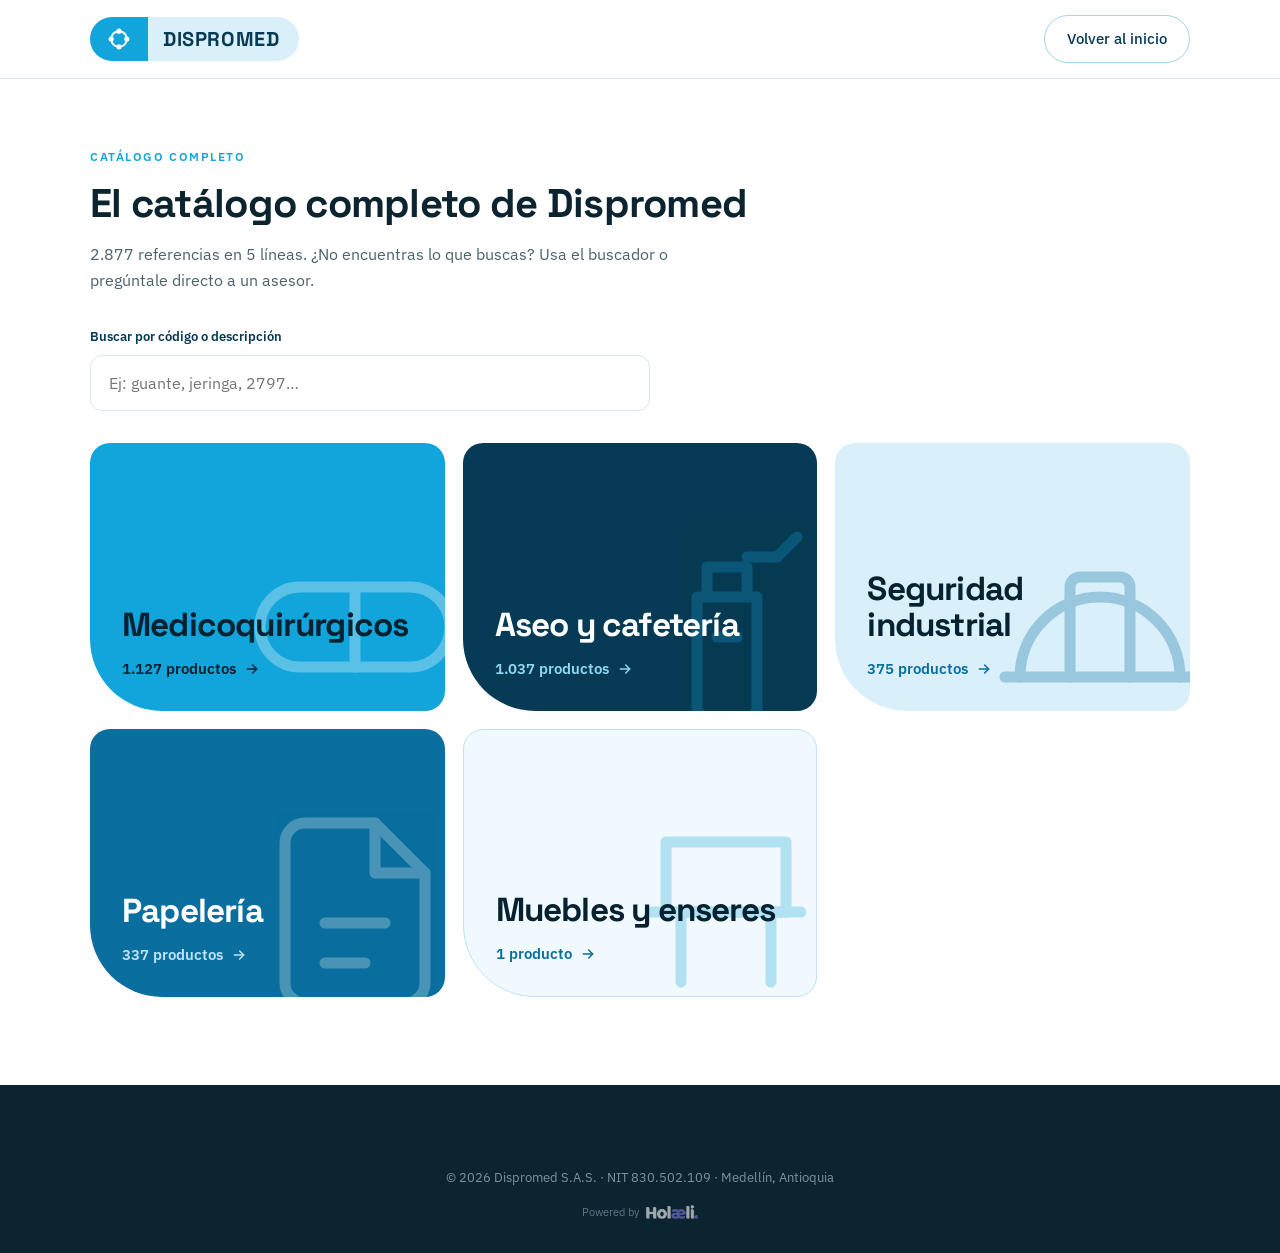
==== catalogo/index.html @ 40efeca0 "feat(catalogo): el CSV manda, y la pagina obedece Las cinco tarjetas de linea llevaban a #contacto y" ====
<!doctype html>
<html lang="es-CO">
<head>
<meta charset="utf-8">
<meta name="viewport" content="width=device-width, initial-scale=1">
<title>Catálogo completo — Dispromed</title>
<meta name="description" content="Las 5 líneas de Dispromed, 2.877 referencias — busca por código o descripción.">
<link rel="canonical" href="https://dispromed.com.co/catalogo/index.html">
<link rel="icon" href="../assets/img/favicon.svg" type="image/svg+xml">
<link rel="preconnect" href="https://fonts.googleapis.com">
<link rel="preconnect" href="https://fonts.gstatic.com" crossorigin>
<link rel="stylesheet" href="https://fonts.googleapis.com/css2?family=Space+Grotesk:wght@500;700&family=IBM+Plex+Sans:wght@400;500;600&display=swap">
<link rel="stylesheet" href="../assets/css/main.css?v=11">
<script defer src="../assets/js/catalogo.js?v=1"></script>
</head>
<body>
<svg width="0" height="0" style="position:absolute" aria-hidden="true" focusable="false">
  <symbol id="flecha" viewBox="0 0 24 24">
    <g fill="none" stroke="currentColor" stroke-width="2.2" stroke-linecap="round" stroke-linejoin="round">
      <path d="M5 12h14"/><path d="m13 6 6 6-6 6"/>
    </g>
  </symbol>
</svg>
<header class="site-header">
  <div class="wrap site-header__inner">
    <a class="logo" href="../index.html" aria-label="Dispromed — inicio">
      <span class="logo__mark">
        <svg viewBox="0 0 100 100" aria-hidden="true" style="color:#fff">
          <g fill="none" stroke="currentColor" stroke-width="7" stroke-linecap="round">
            <path d="M 59.27 21.47 A 30 30 0 0 1 78.53 40.73"/><path d="M 78.53 59.27 A 30 30 0 0 1 59.27 78.53"/>
            <path d="M 40.73 78.53 A 30 30 0 0 1 21.47 59.27"/><path d="M 21.47 40.73 A 30 30 0 0 1 40.73 21.47"/>
          </g>
          <g fill="currentColor"><circle cx="50" cy="20" r="10"/><circle cx="80" cy="50" r="10"/><circle cx="50" cy="80" r="10"/><circle cx="20" cy="50" r="10"/></g>
        </svg>
      </span>
      <span class="logo__word">DISPROMED</span>
    </a>
    <div style="flex:1"></div>
    <a class="btn btn--outline btn--sm" href="../index.html">Volver al inicio</a>
  </div>
</header>

<main class="wrap" style="padding-top:56px;padding-bottom:88px">
  <p class="eyebrow">Catálogo completo</p>
  <h1 style="font-size:clamp(28px,3.4vw,40px);line-height:1.15;color:var(--ink);margin:14px 0 0">El catálogo completo de Dispromed</h1>
  <p style="font-size:16px;color:var(--muted);max-width:640px;margin:14px 0 0">
    2.877 referencias en 5 líneas.
    ¿No encuentras lo que buscas? Usa el buscador o pregúntale directo a un asesor.
  </p>

  <div class="cat-search">
    <label for="buscar-catalogo">Buscar por código o descripción</label>
    <input id="buscar-catalogo" type="search" placeholder="Ej: guante, jeringa, 2797…" autocomplete="off">
    <div id="resultados-busqueda" class="cat-search__resultados" aria-live="polite"></div>
    <noscript><p class="footnote">La búsqueda necesita JavaScript. Mientras tanto, entra directo a cada línea abajo.</p></noscript>
  </div>

  <div class="lines" style="margin-top:32px">
      <a class="line line--brand" href="medicoquirurgicos.html">
        <svg class="line__icon" viewBox="0 0 24 24" fill="none" stroke-width="1.1" stroke-linecap="round" stroke-linejoin="round" aria-hidden="true"><rect x="2.5" y="8" width="19" height="8" rx="4"/><path d="M12 8v8"/></svg>
        <span class="line__name">Medicoquirúrgicos</span>
        <span class="line__more line__count">1.127 productos <svg aria-hidden="true"><use href="#flecha"/></svg></span>
      </a>
      <a class="line line--ink" href="aseo-y-cafeteria.html">
        <svg class="line__icon" viewBox="0 0 24 24" fill="none" stroke-width="1.1" stroke-linecap="round" stroke-linejoin="round" aria-hidden="true"><path d="M9 9h6v11a1 1 0 0 1-1 1h-4a1 1 0 0 1-1-1z"/><path d="M10 9V6h4v3"/><path d="M14 5h3l2-2"/><path d="M11 13h2"/></svg>
        <span class="line__name">Aseo y cafetería</span>
        <span class="line__more line__count">1.037 productos <svg aria-hidden="true"><use href="#flecha"/></svg></span>
      </a>
      <a class="line line--pale" href="seguridad-industrial.html">
        <svg class="line__icon" viewBox="0 0 24 24" fill="none" stroke-width="1.1" stroke-linecap="round" stroke-linejoin="round" aria-hidden="true"><path d="M4 17a8 8 0 0 1 16 0"/><path d="M9 17V8a1 1 0 0 1 1-1h4a1 1 0 0 1 1 1v9"/><path d="M2.5 17h19"/></svg>
        <span class="line__name">Seguridad industrial</span>
        <span class="line__more line__count">375 productos <svg aria-hidden="true"><use href="#flecha"/></svg></span>
      </a>
      <a class="line line--mid" href="papeleria.html">
        <svg class="line__icon" viewBox="0 0 24 24" fill="none" stroke-width="1.1" stroke-linecap="round" stroke-linejoin="round" aria-hidden="true"><path d="M14 3H7a2 2 0 0 0-2 2v14a2 2 0 0 0 2 2h10a2 2 0 0 0 2-2V8z"/><path d="M14 3v5h5"/><path d="M9 13h6"/><path d="M9 17h4"/></svg>
        <span class="line__name">Papelería</span>
        <span class="line__more line__count">337 productos <svg aria-hidden="true"><use href="#flecha"/></svg></span>
      </a>
      <a class="line line--soft" href="muebles-y-enseres.html">
        <svg class="line__icon" viewBox="0 0 24 24" fill="none" stroke-width="1.1" stroke-linecap="round" stroke-linejoin="round" aria-hidden="true"><path d="M6 5h12v7H6z"/><path d="M4.5 12h15"/><path d="M7.5 12v7"/><path d="M16.5 12v7"/></svg>
        <span class="line__name">Muebles y enseres</span>
        <span class="line__more line__count">1 producto <svg aria-hidden="true"><use href="#flecha"/></svg></span>
      </a>
  </div>
</main>
<footer class="site-footer">
  <div class="wrap">
    <div class="site-footer__legal" style="border-top:0;margin-top:0">
      <span>© 2026 Dispromed S.A.S. · NIT 830.502.109 · Medellín, Antioquia</span>
      <span class="powered">Powered by
        <a href="https://holaeli.app" target="_blank" rel="noopener"><img src="../assets/img/holaeli-wordmark-white.png" width="53" height="14" alt="Holaeli" loading="lazy"></a>
      </span>
    </div>
  </div>
</footer>
</body>
</html>
---- assets/css/main.css ----
/* =============================================================================
   Dispromed — hoja de estilo única
   Paleta y tipografía: docs/design/dispromed-web (maqueta aprobada 2026-08-31)
   ============================================================================= */

:root {
  /* Azules — un solo tono de marca extendido a rampa */
  --ink:       #0B2430;
  --ink-2:     #073A54;
  --blue-700:  #0A6E9E;
  --blue-500:  #12A5DC;
  --blue-300:  #8FD7F2;
  --blue-100:  #D9EFFA;
  --blue-50:   #F0F9FD;

  --paper:     #FFFFFF;
  --paper-2:   #F5F9FB;
  --rule:      #DCE7ED;
  --rule-2:    #E4EEF3;

  --body:      #2A414D;
  --muted:     #4A626E;
  --faint:     #7A8F9A;
  --on-dark:   #CDE9F7;

  --display: 'Space Grotesk', 'Trebuchet MS', system-ui, sans-serif;
  --text:    'IBM Plex Sans', 'Segoe UI', system-ui, -apple-system, sans-serif;

  --wrap: 1180px;
  --pad: 40px;
}

*, *::before, *::after { box-sizing: border-box; }

html { -webkit-text-size-adjust: 100%; scroll-behavior: smooth; }

body {
  margin: 0;
  font-family: var(--text);
  font-size: 16px;
  line-height: 1.65;
  color: var(--body);
  background: var(--paper);
  -webkit-font-smoothing: antialiased;
}

img, svg { max-width: 100%; display: block; }

a { color: var(--blue-700); text-decoration: none; }
a:hover { color: var(--ink-2); }

button { font: inherit; cursor: pointer; }

h1, h2, h3 { font-family: var(--display); font-weight: 700; letter-spacing: -0.018em; margin: 0; }

:focus-visible {
  outline: 3px solid var(--blue-500);
  outline-offset: 2px;
  border-radius: 4px;
}

.wrap { max-width: var(--wrap); margin: 0 auto; padding: 0 var(--pad); }

.skip {
  position: absolute; left: -9999px; top: 0; z-index: 100;
  background: var(--ink); color: #fff; padding: 12px 18px; border-radius: 0 0 8px 0;
}
.skip:focus { left: 0; color: #fff; }

.eyebrow {
  font-size: 12px; font-weight: 600; letter-spacing: 0.13em;
  text-transform: uppercase; color: var(--blue-500);
}

/* ---------- Botones ---------- */
.btn {
  display: inline-flex; align-items: center; justify-content: center;
  border-radius: 999px; border: 1px solid transparent;
  font-weight: 500; text-align: center; white-space: nowrap;
  padding: 15px 28px; font-size: 16px;
  transition: background-color .15s ease, color .15s ease, border-color .15s ease;
}
.btn--sm { padding: 11px 22px; font-size: 15px; }
.btn--lg { padding: 18px 38px; font-size: 17px; font-weight: 600; }
.btn--block { display: flex; width: 100%; }

.btn--primary { background: var(--blue-700); color: #fff; }
.btn--primary:hover { background: var(--ink-2); color: #fff; }

.btn--ink { background: var(--ink-2); color: #fff; }
.btn--ink:hover { background: var(--ink); color: #fff; }

.btn--brand { background: var(--blue-500); color: #06212F; font-weight: 600; }
.btn--brand:hover { background: var(--blue-300); color: #06212F; }

.btn--outline { background: var(--paper); color: var(--ink-2); border-color: #9FD5EE; }
.btn--outline:hover { background: var(--blue-50); color: var(--ink-2); }

.btn--ghost-light { background: transparent; color: #fff; border-color: rgba(255,255,255,.55); }
.btn--ghost-light:hover { background: rgba(255,255,255,.12); color: #fff; }

/* ---------- Cabecera ---------- */
.site-header {
  position: sticky; top: 0; z-index: 40;
  background: var(--paper); border-bottom: 1px solid var(--rule);
}
.site-header__inner {
  min-height: 78px; display: flex; align-items: center; gap: 32px;
}

.logo { display: inline-flex; align-items: stretch; height: 44px; border-radius: 999px; overflow: hidden; flex-shrink: 0; }
.logo__mark { width: 58px; background: var(--blue-500); display: flex; align-items: center; justify-content: center; }
.logo__mark svg { width: 26px; height: 26px; }
.logo__word {
  background: var(--blue-100); display: flex; align-items: center; padding: 0 20px 0 15px;
  font-family: var(--display); font-size: 20px; font-weight: 700; letter-spacing: .03em; color: var(--ink-2);
}
.logo--dark .logo__word { background: var(--blue-100); }

.nav { display: flex; align-items: center; gap: 26px; flex: 1; }
.nav a { font-size: 15px; color: var(--body); }
.nav a:hover { color: var(--blue-700); }

.nav-toggle { display: none; background: none; border: 0; padding: 10px; color: var(--ink-2); }

/* ---------- Hero ---------- */
.hero { position: relative; overflow: hidden; background: var(--ink-2); }
.hero__bg { position: absolute; inset: 0; background: linear-gradient(118deg, #062F45 0%, #0A5C82 48%, #12A5DC 100%); }
.hero__mark { position: absolute; right: -150px; top: -130px; width: 820px; height: 820px; opacity: .14; }
.hero__veil {
  position: absolute; inset: 0;
  background: linear-gradient(90deg, rgba(4,24,36,.90) 0%, rgba(4,24,36,.74) 42%, rgba(4,24,36,.28) 78%, rgba(4,24,36,.12) 100%);
}
.hero__inner { position: relative; min-height: 620px; display: flex; flex-direction: column; justify-content: center; padding-top: 64px; padding-bottom: 64px; }
.hero h1 {
  font-size: clamp(36px, 5.4vw, 68px); line-height: 1.03; letter-spacing: -.028em;
  color: #fff; max-width: 800px; text-wrap: balance; margin: 0;
}
.hero p { font-size: clamp(17px, 1.6vw, 21px); line-height: 1.55; color: var(--on-dark); max-width: 580px; margin: 24px 0 0; }
.hero__cta { display: flex; flex-wrap: wrap; gap: 14px; margin-top: 38px; }

.photo-slot {
  position: absolute; right: 26px; bottom: 22px;
  display: inline-flex; align-items: center; gap: 8px;
  padding: 7px 14px; border-radius: 999px;
  background: rgba(255,255,255,.14); border: 1px dashed rgba(255,255,255,.45);
  font-size: 12px; font-weight: 500; color: #fff;
}

/* ---------- Cifras ---------- */
.stats { background: var(--blue-50); border-bottom: 1px solid var(--rule); padding: 40px 0; }
.stats__grid { display: grid; grid-template-columns: repeat(auto-fit, minmax(200px, 1fr)); gap: 24px; }
.stat__n { font-family: var(--display); font-size: clamp(32px, 3.2vw, 44px); font-weight: 700; color: var(--blue-700); line-height: 1; letter-spacing: -.02em; }
.stat__l { font-size: 14px; color: var(--muted); margin-top: 8px; }

/* ---------- Secciones ---------- */
.section { padding: 84px 0; }
.section--tight { padding: 84px 0 24px; }
.section--tint { background: var(--paper-2); border-top: 1px solid var(--rule-2); border-bottom: 1px solid var(--rule-2); padding: 80px 0; }
.section__head { margin-bottom: 40px; }
.section__head h2 { font-size: clamp(28px, 3.2vw, 42px); line-height: 1.16; color: var(--ink); max-width: 940px; text-wrap: balance; margin: 14px 0 0; }
.section__head p { font-size: 16px; color: var(--muted); margin: 14px 0 0; }
.section__head--center { text-align: center; max-width: 700px; margin-left: auto; margin-right: auto; }

/* ---------- Líneas ---------- */
.lines { display: grid; grid-template-columns: repeat(3, minmax(0,1fr)); gap: 18px; }
.line {
  position: relative; overflow: hidden; display: flex; flex-direction: column; justify-content: flex-end;
  border-radius: 20px 20px 20px 72px; padding: 30px 32px; min-height: 268px;
  text-decoration: none; transition: transform .18s ease;
}
.line:hover { transform: translateY(-3px); }
.line--wide { grid-column: span 2; min-height: 320px; padding: 34px 38px; }
.line__icon { position: absolute; right: -30px; bottom: -36px; width: 240px; height: 240px; pointer-events: none; }
.line--wide .line__icon { right: -34px; bottom: -46px; width: 330px; height: 330px; }
.line__name { position: relative; font-family: var(--display); font-size: clamp(26px, 2.6vw, 34px); font-weight: 700; line-height: 1.08; letter-spacing: -.024em; }
.line--wide .line__name { font-size: clamp(30px, 4vw, 52px); line-height: 1.04; letter-spacing: -.026em; }
.line__more { position: relative; display: inline-flex; align-items: center; gap: 8px; margin-top: 14px; font-size: 15px; font-weight: 600; }
.line__more svg { width: 16px; height: 16px; }

.line--brand { background: var(--blue-500); }
.line--brand .line__name, .line--brand .line__more { color: #06212F; }
.line--brand .line__icon { stroke: #fff; opacity: .30; }

.line--ink { background: var(--ink-2); }
.line--ink .line__name { color: #fff; }
.line--ink .line__more { color: var(--blue-300); }
.line--ink .line__icon { stroke: var(--blue-500); opacity: .26; }

.line--pale { background: var(--blue-100); }
.line--pale .line__name { color: #06212F; }
.line--pale .line__more { color: var(--blue-700); }
.line--pale .line__icon { stroke: var(--blue-700); opacity: .30; }

.line--mid { background: var(--blue-700); }
.line--mid .line__name { color: #fff; }
.line--mid .line__more { color: #BFE4F5; }
.line--mid .line__icon { stroke: #fff; opacity: .26; }

.line--soft { background: var(--blue-50); border: 1px solid #BFE4F5; }
.line--soft .line__name { color: #06212F; }
.line--soft .line__more { color: var(--blue-700); }
.line--soft .line__icon { stroke: var(--blue-500); opacity: .28; }

.note-bar {
  display: flex; align-items: center; gap: 20px; flex-wrap: wrap;
  margin-top: 18px; padding: 20px 28px; border: 1px solid var(--rule); border-radius: 18px;
}
.note-bar__text { flex: 1; min-width: 260px; font-size: 16px; }
.note-bar__text strong { font-weight: 600; color: var(--ink); }

/* ---------- Marcas ---------- */
.marquee-zone { position: relative; }
.mq { overflow: hidden; }
.mq-track { display: flex; align-items: center; gap: 52px; width: max-content; animation: mq 78s linear infinite; }
.mq-track--rev { animation-name: mqrev; animation-duration: 92s; }
/* Cada casilla del riel admite indistintamente un logotipo o el nombre en
   texto. La altura fija es lo que hace que convivan sin desalinearse, y
   permite ir sustituyendo texto por logotipo de uno en uno, sin rehacer nada. */
/* Casilla de tamano fijo. Es lo que iguala opticamente logos cuadrados y
   logotipos apaisados: sin ella, un logo 1:1 mide a lo ancho la quinta parte
   que un wordmark 8:1 puesto a la misma altura, y parece un error. */
.mq-item {
  display: inline-flex; align-items: center; justify-content: center;
  width: 168px; height: 66px; flex-shrink: 0;
  font-family: var(--display); font-size: 23px; font-weight: 500;
  color: #5C7280; white-space: nowrap; letter-spacing: -.01em;
}
/* Dos topes, no uno: el de altura manda en los cuadrados, el de ancho en los
   apaisados. Asi ninguno domina el riel ni desaparece.
   `mix-blend-mode: multiply` sobre el blanco de la seccion hace desaparecer el
   fondo solido de los logos que llegaron sin transparencia (BMax, Gipao). */
.mq-item img {
  max-height: 46px; max-width: 146px; width: auto; height: auto; object-fit: contain;
  filter: grayscale(1); opacity: .72;
  transition: filter .2s ease, opacity .2s ease;
}
.mq-item img:hover { filter: grayscale(0); opacity: 1; }
/* Logos de linea muy fina y clara: sin oscurecerlos se pierden contra el blanco. */
.mq-item img.is-faint { filter: grayscale(1) brightness(.62) contrast(1.25); opacity: .85; }
/* Logos dibujados dentro de un lienzo cuadrado con mucho margen: el trazo real
   ocupa una fraccion de la casilla y se leen mas pequenos que los demas. */
.mq-item img.is-small { max-height: 64px; max-width: 160px; }
.mq-item img.is-faint:hover { filter: grayscale(0) brightness(1) contrast(1); opacity: 1; }
@keyframes mq    { from { transform: translateX(0); }     to { transform: translateX(-50%); } }
@keyframes mqrev { from { transform: translateX(-50%); }  to { transform: translateX(0); } }
@media (prefers-reduced-motion: reduce) {
  .mq-track { animation: none; flex-wrap: wrap; width: auto; justify-content: center; gap: 20px 40px; padding: 0 var(--pad); }
}
.mq-fade { position: absolute; top: 0; bottom: 0; width: 170px; pointer-events: none; }
.mq-fade--l { left: 0; background: linear-gradient(90deg, var(--paper) 12%, rgba(255,255,255,0) 100%); }
.mq-fade--r { right: 0; background: linear-gradient(270deg, var(--paper) 12%, rgba(255,255,255,0) 100%); }

.footnote { font-size: 13px; color: var(--faint); }

/* ---------- Sectores ---------- */
.sectors { display: grid; grid-template-columns: repeat(4, minmax(0,1fr)); gap: 26px 22px; }
.sector { border-top: 3px solid var(--blue-500); padding-top: 18px; }
.sector h3 { font-family: var(--text); font-size: 18px; line-height: 1.3; font-weight: 600; color: var(--ink); letter-spacing: 0; }
.sector p { font-size: 14px; line-height: 1.65; color: var(--muted); margin: 8px 0 0; }

/* ---------- Pedidos ---------- */
.orders {
  display: grid; grid-template-columns: 44px minmax(0,1fr) auto; gap: 22px; align-items: center;
  background: var(--blue-50); border: 1px solid #BFE4F5; border-radius: 18px; padding: 30px 34px;
}
.orders h3 { font-size: 22px; color: var(--ink); }
.orders p { font-size: 15px; line-height: 1.6; color: var(--muted); margin: 6px 0 0; max-width: 660px; }

/* ---------- Cierre ---------- */
.closer {
  background: var(--blue-500); border-radius: 24px 24px 24px 110px; padding: 56px 60px;
  display: grid; grid-template-columns: minmax(0,1fr) auto; gap: 40px; align-items: center;
}
.closer h2 { font-size: clamp(26px, 3vw, 36px); line-height: 1.16; color: #06212F; }
.closer p { font-size: 17px; line-height: 1.6; color: #0D3548; margin: 14px 0 0; max-width: 560px; }

/* ---------- Pie ---------- */
.site-footer { background: var(--ink); color: #8FA7B4; padding: 56px 0 32px; }
.site-footer__grid { display: grid; grid-template-columns: 320px repeat(3, minmax(0,1fr)); gap: 40px; }
.site-footer h4 { font-family: var(--text); font-size: 13px; font-weight: 600; letter-spacing: .1em; text-transform: uppercase; color: var(--blue-500); margin: 0 0 14px; }
.site-footer ul { list-style: none; margin: 0; padding: 0; display: flex; flex-direction: column; gap: 9px; }
.site-footer a, .site-footer li { font-size: 14px; color: #C9DCE5; }
.site-footer a:hover { color: #fff; }
.site-footer p { font-size: 14px; line-height: 1.7; margin: 16px 0 0; }
.site-footer__legal {
  border-top: 1px solid #1D3A48; margin-top: 40px; padding-top: 26px;
  display: flex; flex-direction: column; align-items: center; gap: 14px;
  text-align: center; font-size: 13px; color: #7A94A2;
}
/* Solo el logotipo es enlace. El texto es texto: si va dentro del <a>
   hereda su color y su peso, y termina pesando mas que el copyright. */
.powered { display: inline-flex; align-items: center; gap: 7px; font-size: 11px; color: #5F7787; }
.powered a { display: inline-flex; line-height: 0; }
.powered img { height: 14px; width: auto; opacity: .6; transition: opacity .15s ease; }
.powered a:hover img { opacity: 1; }

/* ---------- Documento largo (legal) ---------- */
.doc { max-width: 780px; padding-top: 72px; padding-bottom: 88px; }
.doc h1 { font-size: clamp(28px, 3.4vw, 40px); line-height: 1.15; color: var(--ink); margin: 14px 0 0; }
.doc h2 { font-family: var(--text); font-size: 19px; font-weight: 600; letter-spacing: 0; color: var(--ink); margin: 40px 0 0; }
.doc h3 { font-family: var(--text); font-size: 16px; font-weight: 600; letter-spacing: 0; color: var(--ink); margin: 26px 0 0; }
.doc p, .doc li { font-size: 16px; line-height: 1.75; color: var(--muted); }
.doc p { margin: 12px 0 0; }
.doc ul, .doc ol { margin: 12px 0 0; padding-left: 22px; }
.doc li { margin-top: 8px; }
.doc strong { color: var(--body); font-weight: 600; }
.doc__meta { font-size: 14px; color: var(--faint); margin-top: 10px; }
.doc__aviso {
  background: #FFF4E0; border-radius: 12px; padding: 18px 20px; margin-top: 28px;
}
.doc__aviso p { color: #6B4400; font-size: 15px; margin: 0; }
.doc__aviso p + p { margin-top: 10px; }
.doc__aviso strong { color: #6B4400; }
.doc__pend { background: var(--blue-50); border-left: 3px solid var(--blue-500); padding: 2px 14px; margin-top: 14px; }
.doc__pend p { font-size: 15px; }

/* =============================================================================
   Adaptable
   ============================================================================= */

@media (max-width: 1023px) {
  :root { --pad: 28px; }
  .nav {
    display: none; position: absolute; top: 100%; left: 0; right: 0;
    flex-direction: column; align-items: flex-start; gap: 0;
    background: var(--paper); border-bottom: 1px solid var(--rule); padding: 8px var(--pad) 20px;
  }
  .nav.is-open { display: flex; }
  .nav a { width: 100%; padding: 13px 0; border-bottom: 1px solid var(--rule); font-size: 16px; }
  .nav-toggle { display: inline-flex; margin-left: auto; }
  .site-header__inner { position: relative; gap: 12px; }
  .site-header .btn { display: none; }

  .stats__grid { gap: 20px 24px; }
  .lines { grid-template-columns: repeat(2, minmax(0,1fr)); }
  .line--wide { grid-column: span 2; }
  .sectors { grid-template-columns: repeat(2, minmax(0,1fr)); }
  .site-footer__grid { grid-template-columns: repeat(2, minmax(0,1fr)); }
  .closer { padding: 44px 40px; }
}

@media (max-width: 767px) {
  :root { --pad: 20px; }
  .section, .section--tint { padding: 56px 0; }
  .section--tight { padding: 56px 0 16px; }
  .section__head { margin-bottom: 28px; }

  .hero__inner { min-height: 0; padding-top: 48px; padding-bottom: 52px; }
  .hero__mark { right: -130px; top: -90px; width: 440px; height: 440px; }
  .hero__veil { background: linear-gradient(160deg, rgba(4,24,36,.90) 0%, rgba(4,24,36,.76) 55%, rgba(4,24,36,.36) 100%); }
  .hero__cta { flex-direction: column; align-items: stretch; margin-top: 28px; }
  .hero__cta .btn { width: 100%; }
  .photo-slot { position: static; margin-top: 22px; }

  .lines { grid-template-columns: 1fr; }
  .line, .line--wide { grid-column: auto; min-height: 168px; padding: 22px; border-radius: 16px 16px 16px 52px; }
  .line__icon, .line--wide .line__icon { width: 170px; height: 170px; right: -20px; bottom: -26px; }
  .line__more { display: none; }

  .sectors { grid-template-columns: 1fr; gap: 20px; }
  .mq-fade { width: 56px; }
  .mq-track { gap: 30px; animation-duration: 70s; }
  .mq-track--rev { animation-duration: 68s; }
  .mq-item { font-size: 19px; }

  .orders { grid-template-columns: 1fr; gap: 14px; padding: 24px; }
  .orders .btn { width: 100%; }

  .closer { grid-template-columns: 1fr; padding: 32px 24px; border-radius: 18px 18px 18px 64px; }
  .closer .btn { width: 100%; }

  .site-footer__grid { grid-template-columns: 1fr; gap: 30px; }
  .note-bar { padding: 18px 20px; }
  .note-bar .btn { width: 100%; }
}

/* =============================================================================
   Catálogo — páginas generadas en catalogo/*.html + buscador de catalogo/index.html
   Fuente: data/catalogo.csv, vía scripts/generar_catalogo.py. No se edita a
   mano el resultado; se edita este bloque.
   ============================================================================= */

/* ---------- Buscador (catalogo/index.html) ---------- */
.cat-search {
  margin-top: 32px; max-width: 560px;
}
.cat-search label {
  display: block; font-size: 13px; font-weight: 600; color: var(--ink-2); margin-bottom: 8px;
}
.cat-search input[type="search"] {
  width: 100%; font: inherit; font-size: 16px; padding: 14px 18px;
  border: 1px solid var(--rule); border-radius: 12px; color: var(--body); background: var(--paper);
}
.cat-search input[type="search"]:focus-visible {
  outline: 3px solid var(--blue-500); outline-offset: 1px; border-color: var(--blue-500);
}
.cat-search__resultados {
  margin-top: 10px; max-height: 420px; overflow-y: auto;
  border: 1px solid var(--rule); border-radius: 12px; background: var(--paper);
}
.cat-search__resultados:empty { display: none; }
.cat-search__item {
  display: flex; flex-direction: column; gap: 2px;
  padding: 12px 16px; border-bottom: 1px solid var(--rule-2); text-decoration: none;
}
.cat-search__item:last-child { border-bottom: 0; }
.cat-search__item:hover { background: var(--blue-50); }
.cat-search__cod { font-family: var(--display); font-size: 12px; font-weight: 600; color: var(--blue-700); }
.cat-search__desc { font-size: 15px; color: var(--body); }
.cat-search__linea { font-size: 12px; color: var(--muted); }
.cat-search__vacio { padding: 14px 16px; font-size: 14px; color: var(--muted); }
.cat-search__mas {
  display: block; width: 100%; padding: 12px 16px; border: 0; background: var(--paper-2);
  color: var(--blue-700); font: inherit; font-size: 14px; font-weight: 600; cursor: pointer;
}
.cat-search__mas:hover { background: var(--blue-50); }

/* ---------- Subgrupos (catalogo/<linea>.html) ---------- */
.cat-grupo {
  border: 1px solid var(--rule); border-radius: 14px; margin-top: 14px; overflow: hidden;
}
.cat-grupo summary {
  cursor: pointer; list-style: none; padding: 16px 20px;
  font-family: var(--display); font-size: 16px; font-weight: 600; color: var(--ink);
  background: var(--paper-2);
}
.cat-grupo summary::-webkit-details-marker { display: none; }
.cat-grupo summary::before {
  content: "+"; display: inline-block; width: 18px; color: var(--blue-700); font-weight: 700;
}
.cat-grupo[open] summary::before { content: "–"; }
.cat-grupo summary:focus-visible { outline: 3px solid var(--blue-500); outline-offset: -3px; }

/* ---------- Tabla de productos ---------- */
.cat-tabla-wrap { overflow-x: auto; }
.cat-tabla { width: 100%; border-collapse: collapse; font-size: 14px; }
.cat-tabla th {
  text-align: left; font-size: 12px; font-weight: 600; letter-spacing: .04em; text-transform: uppercase;
  color: var(--muted); padding: 10px 20px; border-bottom: 1px solid var(--rule);
}
.cat-tabla td { padding: 10px 20px; border-bottom: 1px solid var(--rule-2); color: var(--body); vertical-align: top; }
.cat-tabla tr:last-child td { border-bottom: 0; }
.cat-tabla td:first-child { font-family: var(--display); font-size: 13px; color: var(--muted); white-space: nowrap; }
.cat-tabla td:last-child { color: var(--muted); white-space: nowrap; }

@media (max-width: 767px) {
  .cat-search { max-width: none; }
  .cat-tabla td:last-child { display: none; }
  /* .line__more se oculta en movil a los 767px (regla original, linea ~359)
     porque en la home solo dice "Ver la linea ->", texto redundante en una
     tarjeta que ya es un enlace. Las tarjetas de catalogo/index.html
     reutilizan .line__more para un dato real (el conteo de productos), asi
     que llevan TAMBIEN .line__count como marca -- esta regla, mas
     especifica por combinar dos clases, gana sobre la original sin tocarla
     ni duplicar el layout/color por variante que .line__more ya trae. */
  .line__more.line__count { display: inline-flex; }
}
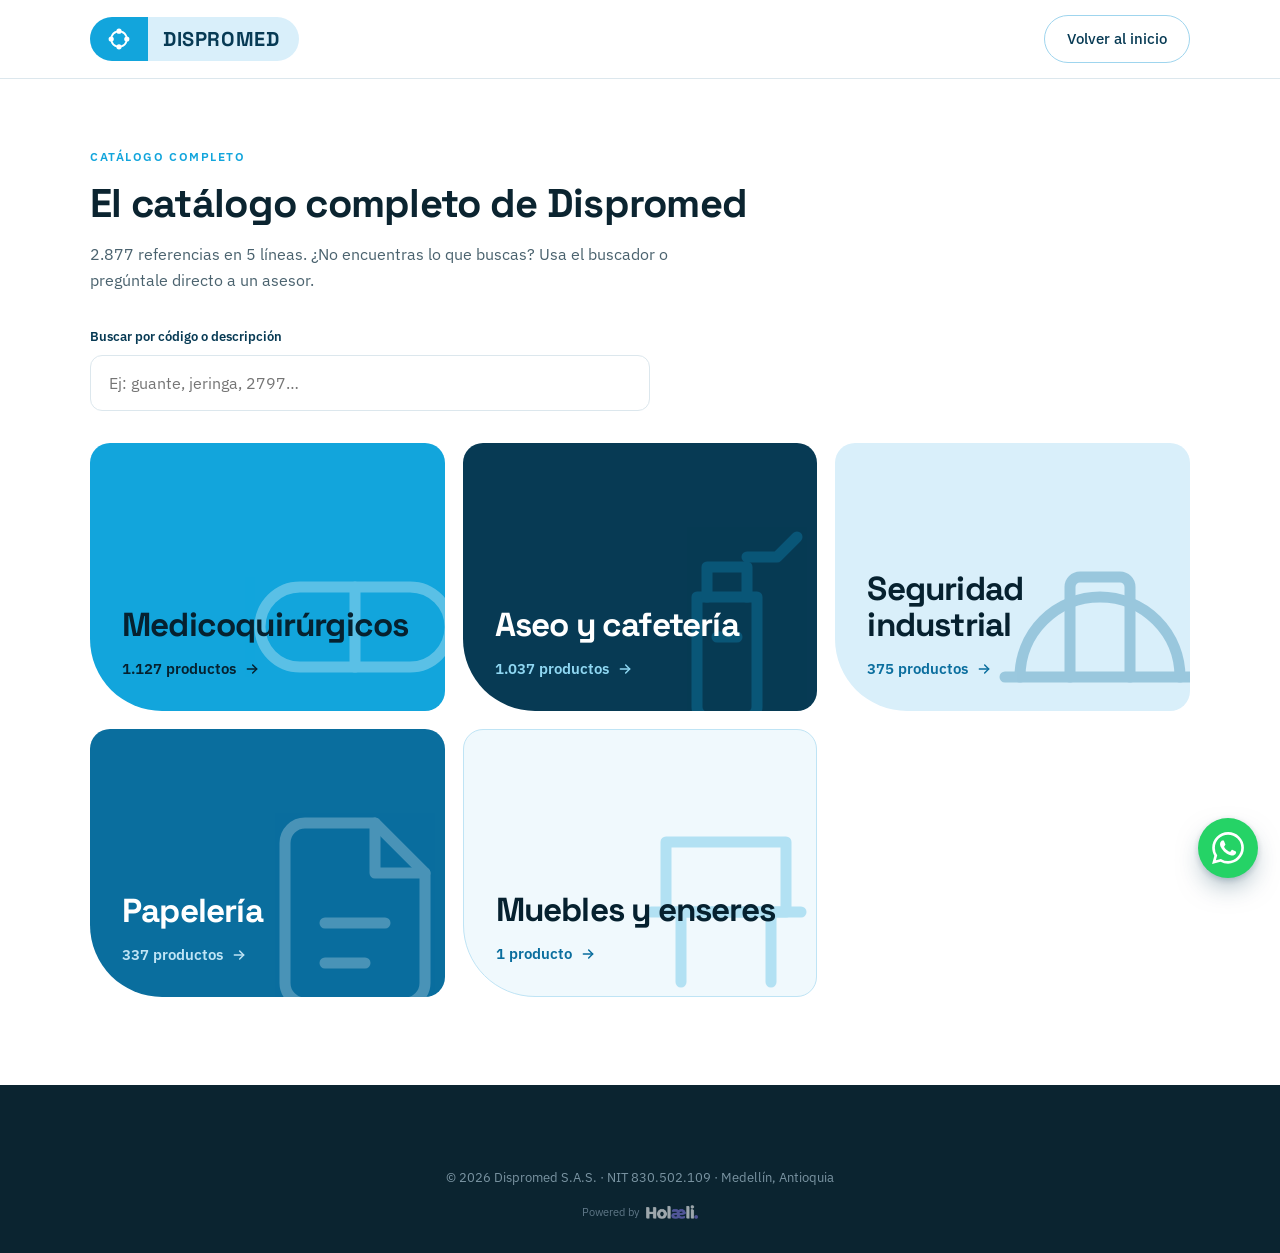
==== commit 72844289: "feat(portada): banner en carrusel, quienes somos, WhatsApp y pedidos ocultos - Banner: tres fotos qu" ====
--- a/catalogo/index.html
+++ b/catalogo/index.html
@@ -10,8 +10,9 @@
 <link rel="preconnect" href="https://fonts.googleapis.com">
 <link rel="preconnect" href="https://fonts.gstatic.com" crossorigin>
 <link rel="stylesheet" href="https://fonts.googleapis.com/css2?family=Space+Grotesk:wght@500;700&family=IBM+Plex+Sans:wght@400;500;600&display=swap">
-<link rel="stylesheet" href="../assets/css/main.css?v=11">
-<script defer src="../assets/js/catalogo.js?v=1"></script>
+<link rel="stylesheet" href="../assets/css/main.css?v=13">
+<script defer src="../assets/js/catalogo.js?v=2"></script>
+<script defer src="../assets/js/efectos.js?v=1"></script>
 </head>
 <body>
 <svg width="0" height="0" style="position:absolute" aria-hidden="true" focusable="false">
@@ -93,5 +94,9 @@
     </div>
   </div>
 </footer>
+<a class="wa-float" href="https://wa.me/573174285502?text=Hola%20Dispromed%2C%20quisiera%20informaci%C3%B3n%20sobre%20sus%20productos." target="_blank" rel="noopener" aria-label="Escríbenos por WhatsApp">
+  <svg viewBox="0 0 24 24" aria-hidden="true"><path fill="currentColor" d="M17.472 14.382c-.297-.149-1.758-.867-2.03-.967-.273-.099-.471-.148-.67.15-.197.297-.767.966-.94 1.164-.173.199-.347.223-.644.075-.297-.15-1.255-.463-2.39-1.475-.883-.788-1.48-1.761-1.653-2.059-.173-.297-.018-.458.13-.606.134-.133.298-.347.446-.52.149-.174.198-.298.298-.497.099-.198.05-.371-.025-.52-.075-.149-.669-1.612-.916-2.207-.242-.579-.487-.5-.669-.51-.173-.008-.371-.01-.57-.01-.198 0-.52.074-.792.372-.272.297-1.04 1.016-1.04 2.479 0 1.462 1.065 2.875 1.213 3.074.149.198 2.096 3.2 5.077 4.487.709.306 1.262.489 1.694.625.712.227 1.36.195 1.871.118.571-.085 1.758-.719 2.006-1.413.248-.694.248-1.289.173-1.413-.074-.124-.272-.198-.57-.347m-5.421 7.403h-.004a9.87 9.87 0 0 1-5.031-1.378l-.361-.214-3.741.982.998-3.648-.235-.374a9.86 9.86 0 0 1-1.51-5.26c.001-5.45 4.436-9.884 9.888-9.884 2.64 0 5.122 1.03 6.988 2.898a9.825 9.825 0 0 1 2.893 6.994c-.003 5.45-4.437 9.884-9.885 9.884m8.413-18.297A11.815 11.815 0 0 0 12.05 0C5.495 0 .16 5.335.157 11.892c0 2.096.547 4.142 1.588 5.945L.057 24l6.305-1.654a11.882 11.882 0 0 0 5.683 1.448h.005c6.554 0 11.89-5.335 11.893-11.893a11.821 11.821 0 0 0-3.48-8.413Z"/></svg>
+  <span class="wa-float__tip">¿Hablamos por WhatsApp?</span>
+</a>
 </body>
 </html>
--- a/assets/css/main.css
+++ b/assets/css/main.css
@@ -149,7 +149,7 @@
 
 /* ---------- Cifras ---------- */
 .stats { background: var(--blue-50); border-bottom: 1px solid var(--rule); padding: 40px 0; }
-.stats__grid { display: grid; grid-template-columns: repeat(auto-fit, minmax(200px, 1fr)); gap: 24px; }
+.stats__grid { display: grid; grid-template-columns: repeat(4, 1fr); gap: 24px; }
 .stat__n { font-family: var(--display); font-size: clamp(32px, 3.2vw, 44px); font-weight: 700; color: var(--blue-700); line-height: 1; letter-spacing: -.02em; }
 .stat__l { font-size: 14px; color: var(--muted); margin-top: 8px; }
 
@@ -332,7 +332,7 @@
   .site-header__inner { position: relative; gap: 12px; }
   .site-header .btn { display: none; }
 
-  .stats__grid { gap: 20px 24px; }
+  .stats__grid { grid-template-columns: repeat(2, 1fr); gap: 20px 24px; }
   .lines { grid-template-columns: repeat(2, minmax(0,1fr)); }
   .line--wide { grid-column: span 2; }
   .sectors { grid-template-columns: repeat(2, minmax(0,1fr)); }
@@ -353,6 +353,7 @@
   .hero__cta .btn { width: 100%; }
   .photo-slot { position: static; margin-top: 22px; }
 
+  .stats__grid { grid-template-columns: 1fr; gap: 20px; }
   .lines { grid-template-columns: 1fr; }
   .line, .line--wide { grid-column: auto; min-height: 168px; padding: 22px; border-radius: 16px 16px 16px 52px; }
   .line__icon, .line--wide .line__icon { width: 170px; height: 170px; right: -20px; bottom: -26px; }
@@ -456,3 +457,374 @@
      ni duplicar el layout/color por variante que .line__more ya trae. */
   .line__more.line__count { display: inline-flex; }
 }
+
+/* =============================================================================
+   Movimiento — el scroll no dispara, MANDA
+   =============================================================================
+   La diferencia con una animación normal es que aquí el navegador liga el
+   fotograma a la posición de la rueda, no al reloj: si el visitante sube, la
+   animación retrocede con él. Eso es `animation-timeline: view()`, CSS puro,
+   cero librerías y cero JavaScript de animación.
+
+   Dos reglas de seguridad gobiernan este bloque entero:
+
+   1. Donde el navegador SÍ sabe ligar animación y scroll, quien esconde y
+      quien revela es la misma regla CSS. Si assets/js/efectos.js no llega a
+      cargar, el contenido se ve igual — no hay estado "escondido para
+      siempre".
+   2. Donde NO sabe (Safari anterior al 26, Firefox), el escondido depende de
+      `html.js`, una clase que pone el propio efectos.js en su primera línea.
+      Sin JS no hay clase, sin clase no hay escondido, y la página se ve como
+      hoy. El fail-soft nunca puede dejar contenido invisible.
+
+   `prefers-reduced-motion` apaga el bloque completo, no una parte.
+   ============================================================================= */
+
+/* ---------- Titulares que se encienden palabra por palabra ----------
+   Los <span class="w"> los crea efectos.js en el navegador. En el HTML
+   servido el titular sigue siendo una frase contigua — que es lo que exige
+   el control de contenido de .github/workflows/verificar-sitio.yml. */
+.w { display: inline-block; }
+
+@supports (animation-timeline: view()) {
+  /* --i lo pone efectos.js: es el índice de la palabra, y es lo único que
+     escalona el encendido. Sin él las palabras se encenderían a la vez. */
+  .w {
+    opacity: .13; filter: blur(7px); transform: translateY(.18em);
+    animation: encender linear both;
+    animation-timeline: view();
+    animation-range: cover calc(17% + var(--i) * .9%) cover calc(43% + var(--i) * .9%);
+  }
+
+  /* Tarjetas y bloques: suben y entran en foco mientras cruzan la pantalla. */
+  [data-anima] {
+    animation: subir linear both;
+    animation-timeline: view();
+    animation-range: entry 4% cover 30%;
+  }
+
+  /* El banner se retira en vez de irse: el contenido se aleja y el glifo
+     gira despacio mientras la portada sale por arriba. */
+  .hero__inner { animation: retirar linear both; animation-timeline: view(); animation-range: exit 0% exit 88%; }
+  .hero__mark  { animation: girar   linear both; animation-timeline: view(); animation-range: cover 0% cover 100%; }
+
+  /* Lo que ya viaja dentro de .hero__inner no debe animarse dos veces. */
+  .hero__inner [data-anima] { animation: none; opacity: 1; transform: none; }
+
+  /* Y la banda de cifras vive SOBRE el pliegue en escritorio. Con la entrada
+     ligada al scroll, quien abra la pagina y no baje la deja a media opacidad
+     para siempre --- un estado en reposo, no un fotograma. Ahi el efecto es el
+     contador, que corre solo. */
+  .stats [data-anima] { animation: none; opacity: 1; transform: none; }
+}
+
+/* Sin scroll timelines: mismo lenguaje, disparado al entrar en pantalla.
+   El escondido cuelga de html.js — ver la regla 2 de la cabecera. */
+@supports not (animation-timeline: view()) {
+  .js .w {
+    opacity: .13; filter: blur(7px); transform: translateY(.18em);
+    transition: opacity .8s cubic-bezier(.22,1,.36,1),
+                filter  .8s cubic-bezier(.22,1,.36,1),
+                transform .8s cubic-bezier(.22,1,.36,1);
+  }
+  .js .w.is-lit { opacity: 1; filter: blur(0); transform: none; }
+
+  .js [data-anima] {
+    opacity: 0; transform: translateY(28px) scale(.972);
+    transition: opacity .85s cubic-bezier(.22,1,.36,1),
+                transform .85s cubic-bezier(.22,1,.36,1);
+  }
+  .js [data-anima].is-in { opacity: 1; transform: none; }
+}
+
+@keyframes encender { to   { opacity: 1; filter: blur(0); transform: none; } }
+@keyframes subir    { from { opacity: 0; transform: translateY(30px) scale(.972); }
+                      to   { opacity: 1; transform: none; } }
+@keyframes retirar  { from { opacity: 1; transform: none; }
+                      to   { opacity: 0; transform: translateY(-48px) scale(.975); } }
+@keyframes girar    { from { transform: scale(1)    rotate(0deg);  }
+                      to   { transform: scale(1.24) rotate(16deg); } }
+
+/* ---------- Banner: malla en deriva y grano ----------
+   El grano es lo que separa "plano" de "material" sin tocar un solo color:
+   es ruido en blanco y negro al 6%, no un tinte. */
+.hero__mesh {
+  position: absolute; inset: -25%; pointer-events: none; filter: blur(30px);
+  background:
+    radial-gradient(38% 46% at 22% 26%, rgba(18,165,220,.60), transparent 62%),
+    radial-gradient(34% 40% at 80% 16%, rgba(143,215,242,.34), transparent 64%),
+    radial-gradient(46% 52% at 64% 90%, rgba(10,110,158,.68), transparent 62%);
+  animation: derivar 34s ease-in-out infinite alternate;
+}
+@keyframes derivar {
+  from { transform: translate3d(-2%,-1%,0) scale(1); }
+  to   { transform: translate3d(3%,2%,0)   scale(1.09); }
+}
+.hero__grain {
+  position: absolute; inset: 0; pointer-events: none; opacity: .06;
+  background-size: 170px 170px;
+  background-image: url("data:image/svg+xml,%3Csvg xmlns='http://www.w3.org/2000/svg' width='170' height='170'%3E%3Cfilter id='n'%3E%3CfeTurbulence type='fractalNoise' baseFrequency='.85' numOctaves='3' stitchTiles='stitch'/%3E%3C/filter%3E%3Crect width='100%25' height='100%25' filter='url(%23n)'/%3E%3C/svg%3E");
+}
+
+/* ---------- Cabecera que se contrae al despegar del banner ---------- */
+.site-header { transition: background-color .28s ease, box-shadow .28s ease, border-color .28s ease; }
+.site-header__inner { transition: min-height .28s cubic-bezier(.22,1,.36,1); }
+.logo { transition: height .28s cubic-bezier(.22,1,.36,1); }
+.site-header.is-stuck {
+  background: rgba(255,255,255,.86);
+  -webkit-backdrop-filter: blur(14px); backdrop-filter: blur(14px);
+  border-bottom-color: transparent;
+  box-shadow: 0 10px 30px -18px rgba(7,58,84,.55);
+}
+.site-header.is-stuck .site-header__inner { min-height: 60px; }
+.site-header.is-stuck .logo { height: 38px; }
+
+/* ---------- Las cinco líneas: foco que sigue al cursor ----------
+   El gesto es lento a propósito (.55s): un hover rápido se lee como reflejo,
+   uno lento se lee como material. El tinte del foco cambia por variante
+   porque un blanco al 34% sobre .line--pale (que ya es casi blanco) no se
+   vería, y sobre .line--ink sería un fogonazo. */
+.line { transition: transform .55s cubic-bezier(.22,1,.36,1), box-shadow .55s cubic-bezier(.22,1,.36,1); }
+.line:hover { transform: translateY(-10px) scale(1.014); box-shadow: 0 34px 60px -28px rgba(7,58,84,.6); }
+.line::after {
+  content: ""; position: absolute; inset: 0; z-index: 1; pointer-events: none;
+  opacity: 0; transition: opacity .3s ease;
+  background: radial-gradient(340px circle at var(--mx,50%) var(--my,50%), var(--foco, rgba(255,255,255,.22)), transparent 62%);
+}
+.line:hover::after { opacity: 1; }
+.line__name, .line__more { z-index: 2; }
+.line--brand { --foco: rgba(255,255,255,.34); }
+.line--ink   { --foco: rgba(143,215,242,.20); }
+.line--mid   { --foco: rgba(255,255,255,.20); }
+.line--pale  { --foco: rgba(255,255,255,.80); }
+.line--soft  { --foco: rgba(18,165,220,.16); }
+
+/* ---------- Sectores: de ocho cajas iguales a una retícula con ritmo ----------
+   Ocho piezas en cuatro columnas con dos anchas arriba, cuatro compactas en
+   medio y dos anchas abajo suman doce celdas exactas: tres filas llenas, sin
+   hueco al final. Es lo que quita el aire de plantilla. */
+.sectors { gap: 18px; }
+.sector {
+  background: var(--paper); border: 1px solid var(--rule);
+  border-top: 3px solid var(--blue-500); border-radius: 16px;
+  padding: 20px 22px 24px;
+  transition: transform .5s cubic-bezier(.22,1,.36,1), box-shadow .5s cubic-bezier(.22,1,.36,1);
+}
+.sector:hover { transform: translateY(-7px); box-shadow: 0 28px 52px -28px rgba(7,58,84,.5); }
+.sector--ancho { grid-column: span 2; }
+.sector--ancho h3 { font-size: 22px; line-height: 1.25; }
+.sector--ancho p { font-size: 15px; }
+.sector--acento { background: var(--blue-50); border-color: #BFE4F5; border-top-color: var(--blue-500); }
+
+/* ---------- El riel se detiene donde el ojo se detiene ---------- */
+.marquee-zone:hover .mq-track { animation-play-state: paused; }
+.mq-item img { transition: filter .25s ease, opacity .25s ease, transform .25s cubic-bezier(.22,1,.36,1); }
+.mq-item img:hover { transform: scale(1.09); }
+
+/* ---------- El menú sabe en qué sección estás ---------- */
+.nav a { position: relative; padding-bottom: 5px; }
+.nav a::after {
+  content: ""; position: absolute; left: 0; right: 100%; bottom: 0;
+  height: 2px; border-radius: 2px; background: var(--blue-500);
+  transition: right .32s cubic-bezier(.22,1,.36,1);
+}
+.nav a:hover::after, .nav a.is-active::after { right: 0; }
+.nav a.is-active { color: var(--blue-700); }
+
+@media (max-width: 1023px) {
+  /* En el menú desplegable cada enlace es una fila con su propia raya
+     inferior; el subrayado de sección se pisaría con ella. */
+  .nav a::after { display: none; }
+}
+
+@media (max-width: 767px) {
+  /* A una columna, `span 2` inventaría una segunda columna vacía. */
+  .sector--ancho { grid-column: auto; }
+}
+
+@media (prefers-reduced-motion: reduce) {
+  .w, .js .w { opacity: 1; filter: none; transform: none; animation: none; transition: none; }
+  [data-anima], .js [data-anima] { opacity: 1; transform: none; animation: none; transition: none; }
+  .hero__inner, .hero__mark, .hero__mesh { animation: none; }
+  .line:hover, .sector:hover { transform: none; }
+}
+
+/* =============================================================================
+   2026-09-17 — Banner en carrusel, «¿Quiénes somos?», contacto con iconos,
+   botón flotante de WhatsApp y pedidos ocultos.
+   Va al final a propósito: estas reglas pisan a las de arriba con la misma
+   especificidad, así que cada una trae su propia versión móvil aquí abajo.
+   ============================================================================= */
+
+/* `hidden` tiene que ganar siempre. Sin esto, `.btn { display:inline-flex }`
+   le gana al estilo del navegador y un botón «oculto» se sigue viendo. Así es
+   como se esconden hoy las piezas de pedidos, sin borrarlas. */
+[hidden] { display: none !important; }
+
+/* ---------- Banner: tres fotos que se deslizan ---------- */
+.hero { touch-action: pan-y; }
+.hero__slides { position: absolute; inset: 0; }
+.hero__slide {
+  position: absolute; inset: 0; overflow: hidden;
+  opacity: 0; transition: opacity 1.1s cubic-bezier(.4,0,.2,1);
+}
+.hero__slide.is-active { opacity: 1; }
+/* <picture> es en línea: sin esto la foto no llena el alto de la diapositiva. */
+.hero__slide picture { display: block; width: 100%; height: 100%; }
+.hero__photo {
+  width: 100%; height: 100%; max-width: none; object-fit: cover; object-position: center;
+  filter: saturate(.82) contrast(1.04);
+  transform: scale(1.07);
+  transition: transform 8s cubic-bezier(.25,.1,.25,1);
+}
+.hero__slide.is-active .hero__photo { transform: scale(1); }
+/* En pantallas anchas el texto va a la izquierda: el sujeto de la foto se
+   corre a la derecha para no quedar debajo del titular. */
+.hero__photo--derecha { object-position: 70% center; }
+
+/* Un solo tinte azul sobre las tres fotos: es lo que hace que tres fotos
+   distintas se lean como un set de la misma marca. */
+.hero__tint { position: absolute; inset: 0; background: #0A5C82; mix-blend-mode: multiply; opacity: .5; pointer-events: none; }
+.hero__mark { opacity: .07; }
+
+.hero__texts { display: grid; }
+/* Las frases se apilan en la misma celda: el bloque mide lo que la más larga y
+   no salta al cambiar. `align-self:end` pega cada frase a los botones, para
+   que el hueco de las más cortas quede arriba y no entre texto y botones. */
+.hero__text {
+  grid-area: 1 / 1; align-self: end;
+  opacity: 0; visibility: hidden; transform: translateY(22px);
+  transition: opacity .6s ease, transform .8s cubic-bezier(.22,1,.36,1), visibility 0s linear .8s;
+}
+.hero__text.is-active {
+  opacity: 1; visibility: visible; transform: none;
+  transition: opacity .7s ease .25s, transform .9s cubic-bezier(.22,1,.36,1) .25s, visibility 0s;
+}
+.hero .hero__title {
+  font-family: var(--display); font-weight: 700;
+  font-size: clamp(36px, 5.2vw, 64px); line-height: 1.04; letter-spacing: -.028em;
+  color: #fff; max-width: 820px; text-wrap: balance; margin: 0;
+}
+
+.hero__controls { display: none; align-items: center; gap: 14px; margin-top: 44px; }
+.hero.is-ready .hero__controls { display: flex; }
+.hero__arrow {
+  width: 44px; height: 44px; border-radius: 999px; flex: none;
+  display: grid; place-items: center; padding: 0;
+  background: rgba(255,255,255,.08); color: #fff; border: 1px solid rgba(255,255,255,.45);
+  transition: background-color .2s ease, border-color .2s ease;
+}
+.hero__arrow:hover { background: rgba(255,255,255,.2); border-color: #fff; }
+.hero__arrow svg { width: 18px; height: 18px; }
+.hero__arrow--prev svg { transform: rotate(180deg); }
+.hero__dots { display: flex; gap: 8px; }
+.hero__dot {
+  position: relative; width: 52px; height: 24px; padding: 0; border: 0; background: none;
+}
+.hero__dot::before {
+  content: ""; position: absolute; left: 0; right: 0; top: 10px; height: 4px; border-radius: 4px;
+  background: rgba(255,255,255,.3);
+}
+.hero__dot-bar {
+  position: absolute; left: 0; top: 10px; height: 4px; width: 0; border-radius: 4px; background: #fff;
+}
+/* La barra del punto activo ES el reloj del carrusel: banner.js avanza cuando
+   termina esta animación. Pausar la animación pausa el carrusel, sin timers. */
+.hero__dot.is-active .hero__dot-bar { animation: hero-progreso var(--hero-intervalo, 6.5s) linear forwards; }
+.hero.is-paused .hero__dot.is-active .hero__dot-bar { animation-play-state: paused; }
+@keyframes hero-progreso { from { width: 0; } to { width: 100%; } }
+
+/* ---------- ¿Quiénes somos? + cifras ---------- */
+.about { padding: 76px 0; }
+.about__grid { display: grid; grid-template-columns: minmax(0, 1.08fr) minmax(0, 1fr); gap: 60px; align-items: center; }
+.about__text h2 {
+  font-size: clamp(26px, 2.8vw, 36px); line-height: 1.15; color: var(--ink);
+  margin: 14px 0 0; text-wrap: balance;
+}
+.about__text p:not(.eyebrow) { font-size: 17px; line-height: 1.72; color: var(--muted); margin: 18px 0 0; max-width: 580px; }
+.about .stats__grid { grid-template-columns: repeat(2, minmax(0, 1fr)); gap: 16px; }
+.stat {
+  background: var(--paper); border: 1px solid #CFE6F2;
+  border-radius: 18px 18px 18px 46px; padding: 24px 26px 22px;
+}
+
+/* ---------- Pie: contacto con iconos ---------- */
+.site-footer__grid { grid-template-columns: 290px minmax(0, .75fr) minmax(0, .75fr) minmax(0, 1.5fr); }
+.site-footer ul.contact { gap: 16px; }
+.contact__item { display: flex; align-items: flex-start; gap: 12px; color: #C9DCE5; font-size: 14px; line-height: 1.5; }
+.contact__item > span:last-child { min-width: 0; overflow-wrap: anywhere; }
+/* Una hora no se parte a la mitad: se corta entre tramos, no dentro de uno. */
+.nw { white-space: nowrap; }
+.contact__icon {
+  flex: none; width: 36px; height: 36px; border-radius: 11px;
+  display: grid; place-items: center;
+  background: rgba(18,165,220,.14); color: var(--blue-500);
+  transition: transform .25s cubic-bezier(.22,1,.36,1), background-color .2s ease;
+}
+.contact__icon svg { width: 18px; height: 18px; }
+.contact__icon--wa { background: #25D366; color: #fff; }
+.contact__icon--wa svg { width: 20px; height: 20px; }
+a.contact__item:hover { color: #fff; }
+a.contact__item:hover .contact__icon { transform: translateY(-2px); }
+a.contact__item:hover .contact__icon:not(.contact__icon--wa) { background: rgba(18,165,220,.26); }
+.contact__label {
+  display: block; font-size: 11px; font-weight: 600; letter-spacing: .09em; text-transform: uppercase;
+  color: #6F8A99; margin-bottom: 1px;
+}
+
+/* ---------- Botón flotante de WhatsApp ---------- */
+.wa-float {
+  position: fixed; z-index: 60;
+  right: calc(22px + env(safe-area-inset-right, 0px));
+  bottom: calc(22px + env(safe-area-inset-bottom, 0px));
+  width: 60px; height: 60px; border-radius: 999px;
+  display: grid; place-items: center;
+  background: #25D366; color: #fff;
+  box-shadow: 0 12px 30px -10px rgba(7,58,84,.6), 0 2px 6px rgba(7,58,84,.18);
+  transition: transform .35s cubic-bezier(.22,1,.36,1), box-shadow .35s ease;
+}
+.wa-float:hover, .wa-float:focus-visible { color: #fff; transform: translateY(-3px) scale(1.05); box-shadow: 0 18px 36px -12px rgba(7,58,84,.65), 0 2px 6px rgba(7,58,84,.2); }
+.wa-float svg { width: 32px; height: 32px; }
+/* Un pulso que llama la atención tres veces y se calla: uno infinito cansa. */
+.wa-float::before {
+  content: ""; position: absolute; inset: 0; border-radius: inherit; background: #25D366;
+  z-index: -1; opacity: 0;
+  animation: wa-pulso 2.6s cubic-bezier(.22,1,.36,1) 1.5s 3;
+}
+@keyframes wa-pulso { 0% { transform: scale(1); opacity: .5; } 100% { transform: scale(1.7); opacity: 0; } }
+.wa-float__tip {
+  position: absolute; right: calc(100% + 12px); top: 50%;
+  transform: translate(8px, -50%); opacity: 0; pointer-events: none;
+  background: var(--ink); color: #fff; font-size: 14px; font-weight: 500; white-space: nowrap;
+  padding: 8px 15px; border-radius: 999px;
+  box-shadow: 0 10px 24px -12px rgba(7,58,84,.6);
+  transition: opacity .25s ease, transform .35s cubic-bezier(.22,1,.36,1);
+}
+.wa-float:hover .wa-float__tip, .wa-float:focus-visible .wa-float__tip { opacity: 1; transform: translate(0, -50%); }
+
+/* ---------- Catálogo: volver al catálogo desde dentro del contenido ---------- */
+.cat-volver { margin-bottom: 26px; }
+
+/* ---------- Adaptable (de este bloque) ---------- */
+@media (max-width: 1023px) {
+  .about__grid { grid-template-columns: 1fr; gap: 36px; }
+  .site-footer__grid { grid-template-columns: repeat(2, minmax(0, 1fr)); }
+}
+@media (max-width: 767px) {
+  .hero .hero__title { font-size: clamp(32px, 9vw, 44px); }
+  .hero__controls { margin-top: 30px; justify-content: center; }
+  .hero__photo, .hero__photo--derecha { object-position: center; }
+  .about { padding: 56px 0; }
+  .about .stats__grid { gap: 12px; }
+  .stat { padding: 18px 18px 16px; border-radius: 16px 16px 16px 34px; }
+  .site-footer__grid { grid-template-columns: 1fr; }
+  .wa-float { width: 54px; height: 54px; right: calc(16px + env(safe-area-inset-right, 0px)); bottom: calc(16px + env(safe-area-inset-bottom, 0px)); }
+  .wa-float svg { width: 29px; height: 29px; }
+}
+@media (hover: none) { .wa-float__tip { display: none; } }
+@media (prefers-reduced-motion: reduce) {
+  .hero__slide, .hero__photo, .hero__text, .hero__text.is-active { transition: none; }
+  .hero__photo, .hero__slide.is-active .hero__photo { transform: none; }
+  .hero__dot.is-active .hero__dot-bar { animation: none; width: 100%; }
+  .wa-float::before { animation: none; }
+}
